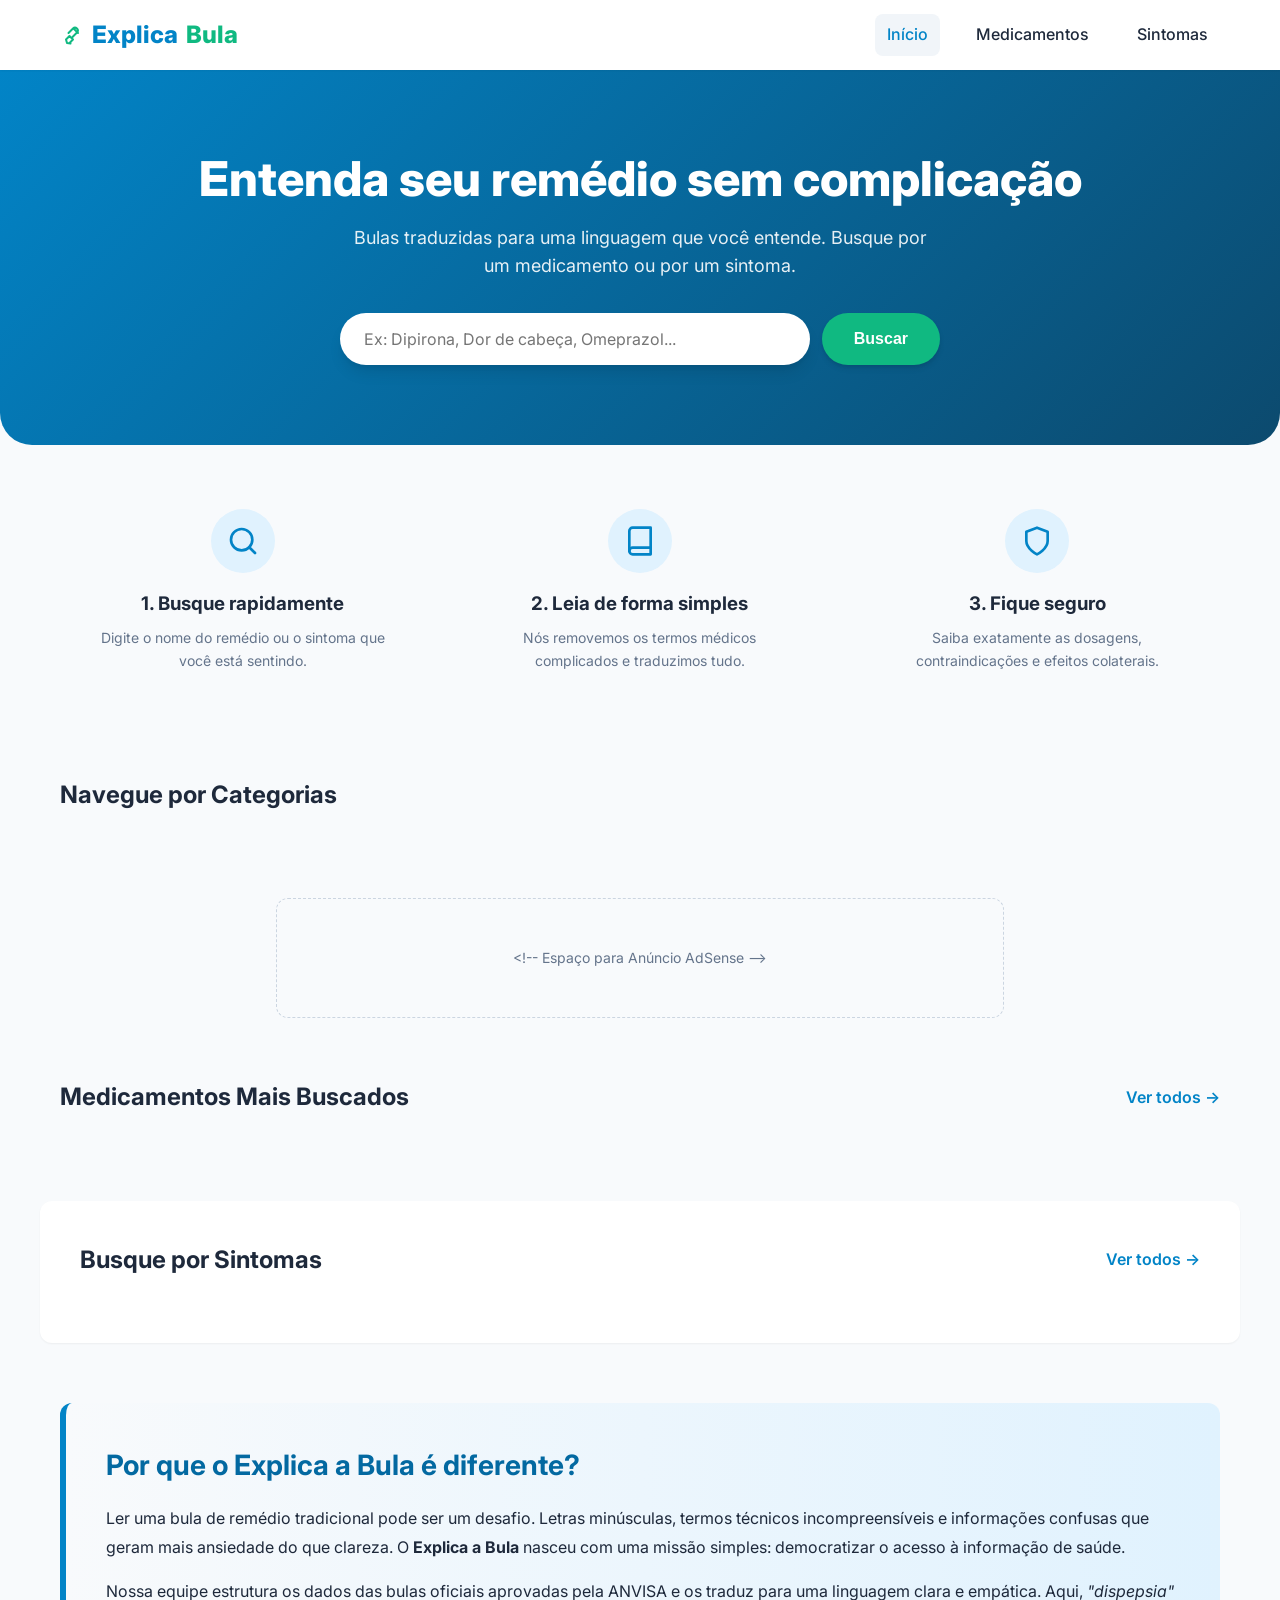
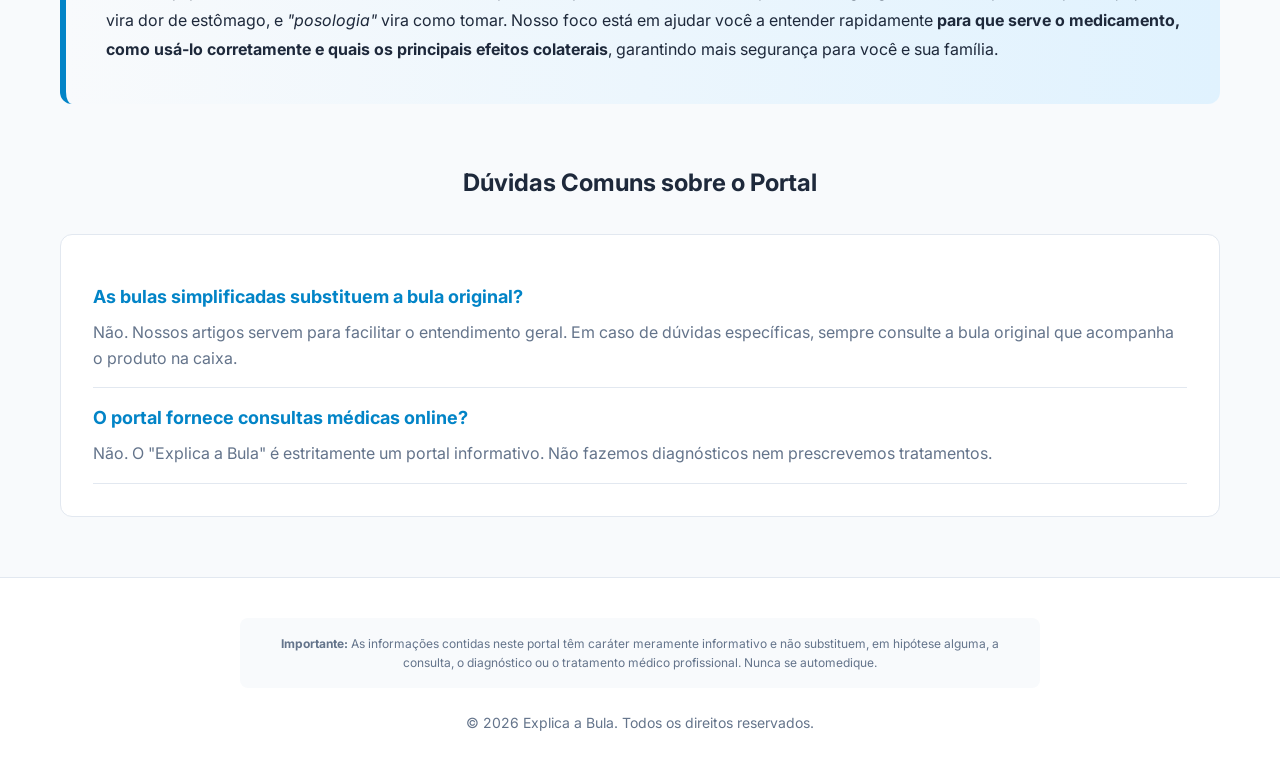
==== index.html @ b7b856fa "Add files via upload" ====
<!DOCTYPE html>
<html lang="pt-BR">
<head>
    <meta charset="UTF-8">
    <meta name="viewport" content="width=device-width, initial-scale=1.0">
    <title>Explica a Bula - Entenda seus medicamentos de forma simples</title>
    <meta name="description" content="Portal informativo com bulas simplificadas de medicamentos. Saiba para que serve, como tomar e os efeitos colaterais de forma fácil.">
    <link rel="icon" type="image/svg+xml" href="favicon.svg">
    <link href="https://fonts.googleapis.com/css2?family=Inter:wght@400;500;600;800&display=swap" rel="stylesheet">
    <link rel="stylesheet" href="style.css">
</head>
<body>
    <header>
        <div class="container nav-wrapper">
            <a href="index.html" class="logo">
                <svg width="24" height="24" viewBox="0 0 24 24" fill="none" stroke="currentColor" stroke-width="2" stroke-linecap="round" stroke-linejoin="round" style="color: var(--secondary)"><path d="M10.5 20.5 7 20l-1-3.5 3.5-3.5 3.5 3.5-3.5 3.5z"/><path d="M12.5 14 17 9.5a2.83 2.83 0 0 0-4-4L8.5 10"/><path d="m14 6 4 4"/></svg>
                Explica <span>Bula</span>
            </a>
            <nav class="nav-links">
                <a href="index.html" class="active">Início</a>
                <a href="medicamentos.html">Medicamentos</a>
                <a href="sintomas.html">Sintomas</a>
            </nav>
        </div>
    </header>

    <main>
        <section class="hero">
            <div class="container">
                <h1>Entenda seu remédio sem complicação</h1>
                <p>Bulas traduzidas para uma linguagem que você entende. Busque por um medicamento ou por um sintoma.</p>
                <div class="search-bar">
                    <input type="text" id="searchInput" placeholder="Ex: Dipirona, Dor de cabeça, Omeprazol...">
                    <button id="btnSearch">Buscar</button>
                </div>
            </div>
        </section>

        <!-- NOVA SEÇÃO: Como Funciona -->
        <section class="container" style="margin-bottom: 80px;">
            <div class="features-grid">
                <div class="feature-card">
                    <div class="feature-icon">
                        <svg viewBox="0 0 24 24" fill="none" stroke="currentColor" stroke-width="2" stroke-linecap="round" stroke-linejoin="round"><circle cx="11" cy="11" r="8"></circle><line x1="21" y1="21" x2="16.65" y2="16.65"></line></svg>
                    </div>
                    <h3 style="margin-bottom: 8px;">1. Busque rapidamente</h3>
                    <p style="color: var(--text-muted); font-size: 14px;">Digite o nome do remédio ou o sintoma que você está sentindo.</p>
                </div>
                <div class="feature-card">
                    <div class="feature-icon">
                        <svg viewBox="0 0 24 24" fill="none" stroke="currentColor" stroke-width="2" stroke-linecap="round" stroke-linejoin="round"><path d="M4 19.5A2.5 2.5 0 0 1 6.5 17H20"></path><path d="M6.5 2H20v20H6.5A2.5 2.5 0 0 1 4 19.5v-15A2.5 2.5 0 0 1 6.5 2z"></path></svg>
                    </div>
                    <h3 style="margin-bottom: 8px;">2. Leia de forma simples</h3>
                    <p style="color: var(--text-muted); font-size: 14px;">Nós removemos os termos médicos complicados e traduzimos tudo.</p>
                </div>
                <div class="feature-card">
                    <div class="feature-icon">
                        <svg viewBox="0 0 24 24" fill="none" stroke="currentColor" stroke-width="2" stroke-linecap="round" stroke-linejoin="round"><path d="M12 22s8-4 8-10V5l-8-3-8 3v7c0 6 8 10 8 10z"></path></svg>
                    </div>
                    <h3 style="margin-bottom: 8px;">3. Fique seguro</h3>
                    <p style="color: var(--text-muted); font-size: 14px;">Saiba exatamente as dosagens, contraindicações e efeitos colaterais.</p>
                </div>
            </div>
        </section>

        <!-- NOVA SEÇÃO: Categorias -->
        <section class="container" style="margin-bottom: 60px;">
            <div style="display: flex; justify-content: space-between; align-items: center; margin-bottom: 24px;">
                <h2>Navegue por Categorias</h2>
            </div>
            <div class="grid-cards" id="featuredCategories" style="grid-template-columns: repeat(auto-fill, minmax(350px, 1fr));">
                <!-- Injetado via JS -->
            </div>
        </section>

        <!-- Bloco AdSense: Entre seções -->
        <div class="container adsense-block adsense-inline" style="margin-bottom: 60px;">
            &lt;!-- Espaço para Anúncio AdSense --&gt;
        </div>

        <section class="container" style="margin-bottom: 60px;">
            <div style="display: flex; justify-content: space-between; align-items: center; margin-bottom: 16px;">
                <h2>Medicamentos Mais Buscados</h2>
                <a href="medicamentos.html" style="font-weight: 600;">Ver todos &rarr;</a>
            </div>
            <div class="grid-cards" id="featuredMedicines">
                <!-- Injetado via JS -->
            </div>
        </section>
        
        <section class="container" style="background: white; padding: 40px; border-radius: var(--border-radius); box-shadow: var(--shadow-sm); margin-bottom: 60px;">
            <div style="display: flex; justify-content: space-between; align-items: center; margin-bottom: 24px;">
                <h2>Busque por Sintomas</h2>
                <a href="sintomas.html" style="font-weight: 600;">Ver todos &rarr;</a>
            </div>
            <div style="display: flex; gap: 16px; flex-wrap: wrap;" id="featuredSymptoms">
                 <!-- Injetado via JS -->
            </div>
        </section>

        <!-- SEÇÃO SEO / E-E-A-T (Authoritativeness & Trust) -->
        <section class="container" style="margin-bottom: 60px;">
            <div style="background: linear-gradient(to right, #f8fafc, #e0f2fe); padding: 40px; border-radius: var(--border-radius); border-left: 6px solid var(--primary);">
                <h2 style="margin-bottom: 16px; font-size: 28px; color: var(--primary-hover);">Por que o Explica a Bula é diferente?</h2>
                <p style="margin-bottom: 16px; font-size: 16px; line-height: 1.8; color: var(--text-main);">
                    Ler uma bula de remédio tradicional pode ser um desafio. Letras minúsculas, termos técnicos incompreensíveis e informações confusas que geram mais ansiedade do que clareza. O <strong>Explica a Bula</strong> nasceu com uma missão simples: democratizar o acesso à informação de saúde. 
                </p>
                <p style="font-size: 16px; line-height: 1.8; color: var(--text-main);">
                    Nossa equipe estrutura os dados das bulas oficiais aprovadas pela ANVISA e os traduz para uma linguagem clara e empática. Aqui, <em>"dispepsia"</em> vira dor de estômago, e <em>"posologia"</em> vira como tomar. Nosso foco está em ajudar você a entender rapidamente <strong>para que serve o medicamento, como usá-lo corretamente e quais os principais efeitos colaterais</strong>, garantindo mais segurança para você e sua família.
                </p>
            </div>
        </section>

        <!-- NOVA SEÇÃO: FAQ Global -->
        <section class="container" style="margin-bottom: 60px;">
            <h2 style="text-align: center; margin-bottom: 32px;">Dúvidas Comuns sobre o Portal</h2>
            <div style="background: white; padding: 32px; border-radius: var(--border-radius); border: 1px solid var(--border);">
                <div class="faq-item">
                    <h4>As bulas simplificadas substituem a bula original?</h4>
                    <p style="color: var(--text-muted);">Não. Nossos artigos servem para facilitar o entendimento geral. Em caso de dúvidas específicas, sempre consulte a bula original que acompanha o produto na caixa.</p>
                </div>
                <div class="faq-item">
                    <h4>O portal fornece consultas médicas online?</h4>
                    <p style="color: var(--text-muted);">Não. O "Explica a Bula" é estritamente um portal informativo. Não fazemos diagnósticos nem prescrevemos tratamentos.</p>
                </div>
            </div>
        </section>
    </main>

    <footer>
        <div class="container">
            <div class="disclaimer">
                <strong>Importante:</strong> As informações contidas neste portal têm caráter meramente informativo e não substituem, em hipótese alguma, a consulta, o diagnóstico ou o tratamento médico profissional. Nunca se automedique.
            </div>
            <p style="margin-top: 24px; color: var(--text-muted); font-size: 14px;">&copy; 2026 Explica a Bula. Todos os direitos reservados.</p>
        </div>
    </footer>

    <script src="main.js"></script>
</body>
</html>
---- style.css ----
:root {
  --primary: #0284c7; /* Sky 600 - Health Blue */
  --primary-hover: #0369a1; /* Sky 700 */
  --secondary: #10b981; /* Emerald 500 - Green */
  --background: #f8fafc; /* Slate 50 */
  --card-bg: #ffffff;
  --text-main: #1e293b; /* Slate 800 */
  --text-muted: #64748b; /* Slate 500 */
  --border: #e2e8f0; /* Slate 200 */
  --danger: #ef4444; /* Red 500 */
  --danger-bg: #fef2f2; /* Red 50 */
  
  --font-family: 'Inter', system-ui, -apple-system, sans-serif;
  --max-width: 1200px;
  --transition: all 0.3s ease;
  --shadow-sm: 0 1px 2px 0 rgb(0 0 0 / 0.05);
  --shadow-md: 0 4px 6px -1px rgb(0 0 0 / 0.1), 0 2px 4px -2px rgb(0 0 0 / 0.1);
  --shadow-lg: 0 10px 15px -3px rgb(0 0 0 / 0.1), 0 4px 6px -4px rgb(0 0 0 / 0.1);
  --border-radius: 12px;
}

/* Dark Mode Variables (Optional enhancement later) */
@media (prefers-color-scheme: dark) {
  /* You can add dark mode colors here if requested */
}

* {
  margin: 0;
  padding: 0;
  box-sizing: border-box;
}

body {
  font-family: var(--font-family);
  background-color: var(--background);
  color: var(--text-main);
  line-height: 1.6;
  -webkit-font-smoothing: antialiased;
}

a {
  text-decoration: none;
  color: var(--primary);
  transition: var(--transition);
}

a:hover {
  color: var(--primary-hover);
}

ul {
  list-style: none;
}

.container {
  max-width: var(--max-width);
  margin: 0 auto;
  padding: 0 20px;
}

/* Header */
header {
  background-color: var(--card-bg);
  box-shadow: var(--shadow-sm);
  position: sticky;
  top: 0;
  z-index: 100;
}

.nav-wrapper {
  display: flex;
  justify-content: space-between;
  align-items: center;
  height: 70px;
}

.logo {
  font-size: 24px;
  font-weight: 800;
  color: var(--primary);
  display: flex;
  align-items: center;
  gap: 8px;
}

.logo span {
  color: var(--secondary);
}

.nav-links {
  display: flex;
  gap: 24px;
}

.nav-links a {
  color: var(--text-main);
  font-weight: 500;
  padding: 8px 12px;
  border-radius: 8px;
}

.nav-links a:hover, .nav-links a.active {
  background-color: #f1f5f9;
  color: var(--primary);
}

/* Hero Section */
.hero {
  background: linear-gradient(135deg, var(--primary) 0%, #0c4a6e 100%);
  color: white;
  padding: 80px 20px;
  text-align: center;
  border-radius: 0 0 32px 32px;
  margin-bottom: 40px;
}

.hero h1 {
  font-size: 48px;
  font-weight: 800;
  margin-bottom: 16px;
  line-height: 1.2;
}

.hero p {
  font-size: 18px;
  max-width: 600px;
  margin: 0 auto 32px;
  opacity: 0.9;
}

.search-bar {
  max-width: 600px;
  margin: 0 auto;
  display: flex;
  gap: 12px;
}

.search-bar input {
  flex: 1;
  padding: 16px 24px;
  border-radius: 30px;
  border: none;
  font-size: 16px;
  box-shadow: var(--shadow-lg);
  outline: none;
  font-family: var(--font-family);
}

.search-bar input:focus {
  box-shadow: 0 0 0 4px rgba(2, 132, 199, 0.3);
}

.search-bar button {
  background-color: var(--secondary);
  color: white;
  border: none;
  padding: 16px 32px;
  border-radius: 30px;
  font-size: 16px;
  font-weight: 600;
  cursor: pointer;
  box-shadow: var(--shadow-md);
  transition: var(--transition);
}

.search-bar button:hover {
  background-color: #059669; /* Emerald 600 */
  transform: translateY(-2px);
}

/* Grid Layouts for Cards */
.grid-cards {
  display: grid;
  grid-template-columns: repeat(auto-fill, minmax(300px, 1fr));
  gap: 24px;
  margin-top: 24px;
}

.card {
  background: var(--card-bg);
  border: 1px solid var(--border);
  border-radius: var(--border-radius);
  padding: 24px;
  transition: var(--transition);
  box-shadow: var(--shadow-sm);
  display: flex;
  flex-direction: column;
}

.card:hover {
  box-shadow: var(--shadow-lg);
  transform: translateY(-4px);
  border-color: var(--primary);
}

.card-tag {
  display: inline-block;
  background-color: #e0f2fe; /* Sky 100 */
  color: var(--primary-hover);
  padding: 4px 12px;
  border-radius: 20px;
  font-size: 12px;
  font-weight: 600;
  margin-bottom: 12px;
  align-self: flex-start;
}

.card h3 {
  font-size: 20px;
  margin-bottom: 8px;
  color: var(--text-main);
}

.card p {
  color: var(--text-muted);
  font-size: 14px;
  margin-bottom: 20px;
  flex-grow: 1;
}

.card-btn {
  color: var(--primary);
  font-weight: 600;
  display: flex;
  align-items: center;
  gap: 4px;
}

/* Home Features / How it works */
.features-grid {
  display: grid;
  grid-template-columns: repeat(auto-fit, minmax(250px, 1fr));
  gap: 32px;
  text-align: center;
}

.feature-card {
  padding: 24px;
}

.feature-icon {
  width: 64px;
  height: 64px;
  background-color: #e0f2fe; /* Sky 100 */
  color: var(--primary);
  border-radius: 50%;
  display: flex;
  align-items: center;
  justify-content: center;
  margin: 0 auto 16px;
}

.feature-icon svg {
  width: 32px;
  height: 32px;
}

/* Category Cards */
.category-card {
  display: flex;
  align-items: center;
  justify-content: space-between;
  padding: 20px 24px;
  background: white;
  border: 1px solid var(--border);
  border-radius: var(--border-radius);
  font-weight: 600;
  color: var(--text-main);
  transition: var(--transition);
  box-shadow: var(--shadow-sm);
}

.category-card:hover {
  border-color: var(--primary);
  box-shadow: var(--shadow-md);
  transform: translateY(-2px);
  color: var(--primary);
}

/* Article / Bula Layout */
.bula-container {
  display: grid;
  grid-template-columns: 1fr 300px;
  gap: 40px;
  margin: 40px auto;
  align-items: start;
}

.bula-content {
  background: var(--card-bg);
  padding: 40px;
  border-radius: var(--border-radius);
  box-shadow: var(--shadow-sm);
  border: 1px solid var(--border);
}

.bula-content h1 {
  font-size: 36px;
  color: var(--primary-hover);
  margin-bottom: 16px;
  line-height: 1.2;
}

.bula-content .intro {
  font-size: 18px;
  color: var(--text-muted);
  margin-bottom: 32px;
  border-bottom: 1px solid var(--border);
  padding-bottom: 24px;
}

.bula-content h2 {
  font-size: 24px;
  margin: 32px 0 16px;
  color: var(--text-main);
  display: flex;
  align-items: center;
  gap: 8px;
}

.bula-content p {
  margin-bottom: 16px;
}

.bula-content ul {
  list-style: disc;
  margin-left: 20px;
  margin-bottom: 24px;
  color: var(--text-muted);
}

.bula-content ul li {
  margin-bottom: 8px;
}

.bula-content ul li strong {
  color: var(--text-main);
}

/* Tables */
table {
  width: 100%;
  border-collapse: collapse;
  margin-bottom: 24px;
  border-radius: 8px;
  overflow: hidden;
  box-shadow: 0 0 0 1px var(--border);
}

th, td {
  padding: 16px;
  text-align: left;
  border-bottom: 1px solid var(--border);
}

th {
  background-color: #f8fafc;
  font-weight: 600;
  color: var(--text-main);
}

td {
  color: var(--text-muted);
}

/* Danger / Important blocks */
.alert {
  background-color: var(--danger-bg);
  border-left: 4px solid var(--danger);
  padding: 16px;
  border-radius: 0 8px 8px 0;
  margin-bottom: 24px;
}

.alert h3 {
  color: var(--danger);
  margin-bottom: 8px;
  font-size: 16px;
}

.alert p, .alert ul {
  color: #991b1b; /* Red 800 */
  margin-bottom: 0;
}

.alert ul {
  margin-top: 8px;
}

/* FAQ */
.faq-item {
  border-bottom: 1px solid var(--border);
  padding: 16px 0;
}

.faq-item h4 {
  font-size: 18px;
  margin-bottom: 8px;
  color: var(--primary);
}

/* Sidebar / AdSense */
.sidebar {
  display: flex;
  flex-direction: column;
  gap: 24px;
}

.adsense-block {
  background-color: #f8fafc;
  border: 1px dashed #cbd5e1;
  display: flex;
  align-items: center;
  justify-content: center;
  color: var(--text-muted);
  font-size: 14px;
  border-radius: var(--border-radius);
  text-align: center;
  margin-left: auto;
  margin-right: auto;
}

.adsense-inline {
  margin: 40px auto;
  width: 100%;
  max-width: 728px; /* Tamanho padrão de banner AdSense longo */
  height: 120px;
}

/* Footer */
footer {
  background-color: white;
  border-top: 1px solid var(--border);
  padding: 40px 20px;
  text-align: center;
  margin-top: 60px;
}

.disclaimer {
  max-width: 800px;
  margin: 0 auto;
  font-size: 12px;
  color: var(--text-muted);
  background-color: #f8fafc;
  padding: 16px;
  border-radius: 8px;
}

/* Retenção: Table of Contents */
.table-of-contents a {
  display: block;
  color: var(--text-muted);
  padding: 6px 0;
  text-decoration: none;
  font-weight: 500;
  border-left: 2px solid transparent;
  padding-left: 12px;
  margin-left: -14px;
}

.table-of-contents a:hover {
  color: var(--primary);
  border-left-color: var(--primary);
  background-color: #f8fafc;
}

/* Retenção: WhatsApp Button */
.whatsapp-btn {
  position: fixed;
  bottom: 24px;
  right: 24px;
  width: 56px;
  height: 56px;
  background-color: #25D366;
  color: white;
  border-radius: 50%;
  display: flex;
  align-items: center;
  justify-content: center;
  box-shadow: var(--shadow-lg);
  z-index: 1000;
  transition: transform 0.3s cubic-bezier(0.175, 0.885, 0.32, 1.275);
}

.whatsapp-btn:hover {
  transform: scale(1.1);
  color: white;
}

/* Retenção: Tooltip (Glossário) */
.tooltip-term {
  border-bottom: 1px dashed var(--primary);
  color: var(--primary-hover);
  cursor: help;
  position: relative;
  font-weight: 500;
}

.tooltip-term::after {
  content: attr(data-tooltip);
  position: absolute;
  bottom: 100%;
  left: 50%;
  transform: translateX(-50%) translateY(-8px);
  background: var(--text-main);
  color: white;
  padding: 8px 12px;
  border-radius: 6px;
  font-size: 13px;
  white-space: nowrap;
  opacity: 0;
  visibility: hidden;
  transition: all 0.2s ease;
  z-index: 10;
  pointer-events: none;
  box-shadow: var(--shadow-md);
}

.tooltip-term::before {
  content: '';
  position: absolute;
  bottom: 100%;
  left: 50%;
  transform: translateX(-50%);
  border: 6px solid transparent;
  border-top-color: var(--text-main);
  opacity: 0;
  visibility: hidden;
  transition: all 0.2s ease;
}

.tooltip-term:hover::after,
.tooltip-term:hover::before {
  opacity: 1;
  visibility: visible;
}

/* Retenção: Calculadora de Gotas */
.calc-container {
  background: #f0fdf4; /* Green 50 */
  border: 1px solid #bbf7d0; /* Green 200 */
  padding: 24px;
  border-radius: var(--border-radius);
  margin: 24px 0;
}

.calc-container h4 {
  color: #166534; /* Green 800 */
  margin-bottom: 16px;
  display: flex;
  align-items: center;
  gap: 8px;
}

.calc-form {
  display: flex;
  gap: 12px;
  align-items: center;
  flex-wrap: wrap;
}

.calc-form input {
  padding: 10px 16px;
  border: 1px solid #86efac;
  border-radius: 8px;
  width: 120px;
  outline: none;
}

.calc-form input:focus {
  border-color: var(--secondary);
  box-shadow: 0 0 0 3px rgba(16, 185, 129, 0.2);
}

.calc-form button {
  background: var(--secondary);
  color: white;
  border: none;
  padding: 10px 20px;
  border-radius: 8px;
  font-weight: 600;
  cursor: pointer;
  transition: var(--transition);
}

.calc-form button:hover {
  background: #059669;
}

.calc-result {
  margin-top: 16px;
  font-size: 16px;
  color: #166534;
  font-weight: 600;
}

/* Responsive */
@media (max-width: 992px) {
  .bula-container {
    grid-template-columns: 1fr;
  }
  .table-of-contents {
    position: static;
    top: auto;
  }
}

@media (max-width: 768px) {
  .hero h1 {
    font-size: 32px;
  }
  .search-bar {
    flex-direction: column;
  }
  .search-bar button {
    width: 100%;
  }
  .bula-content {
    padding: 24px;
  }
  .whatsapp-btn {
    bottom: 16px;
    right: 16px;
    width: 48px;
    height: 48px;
  }
}
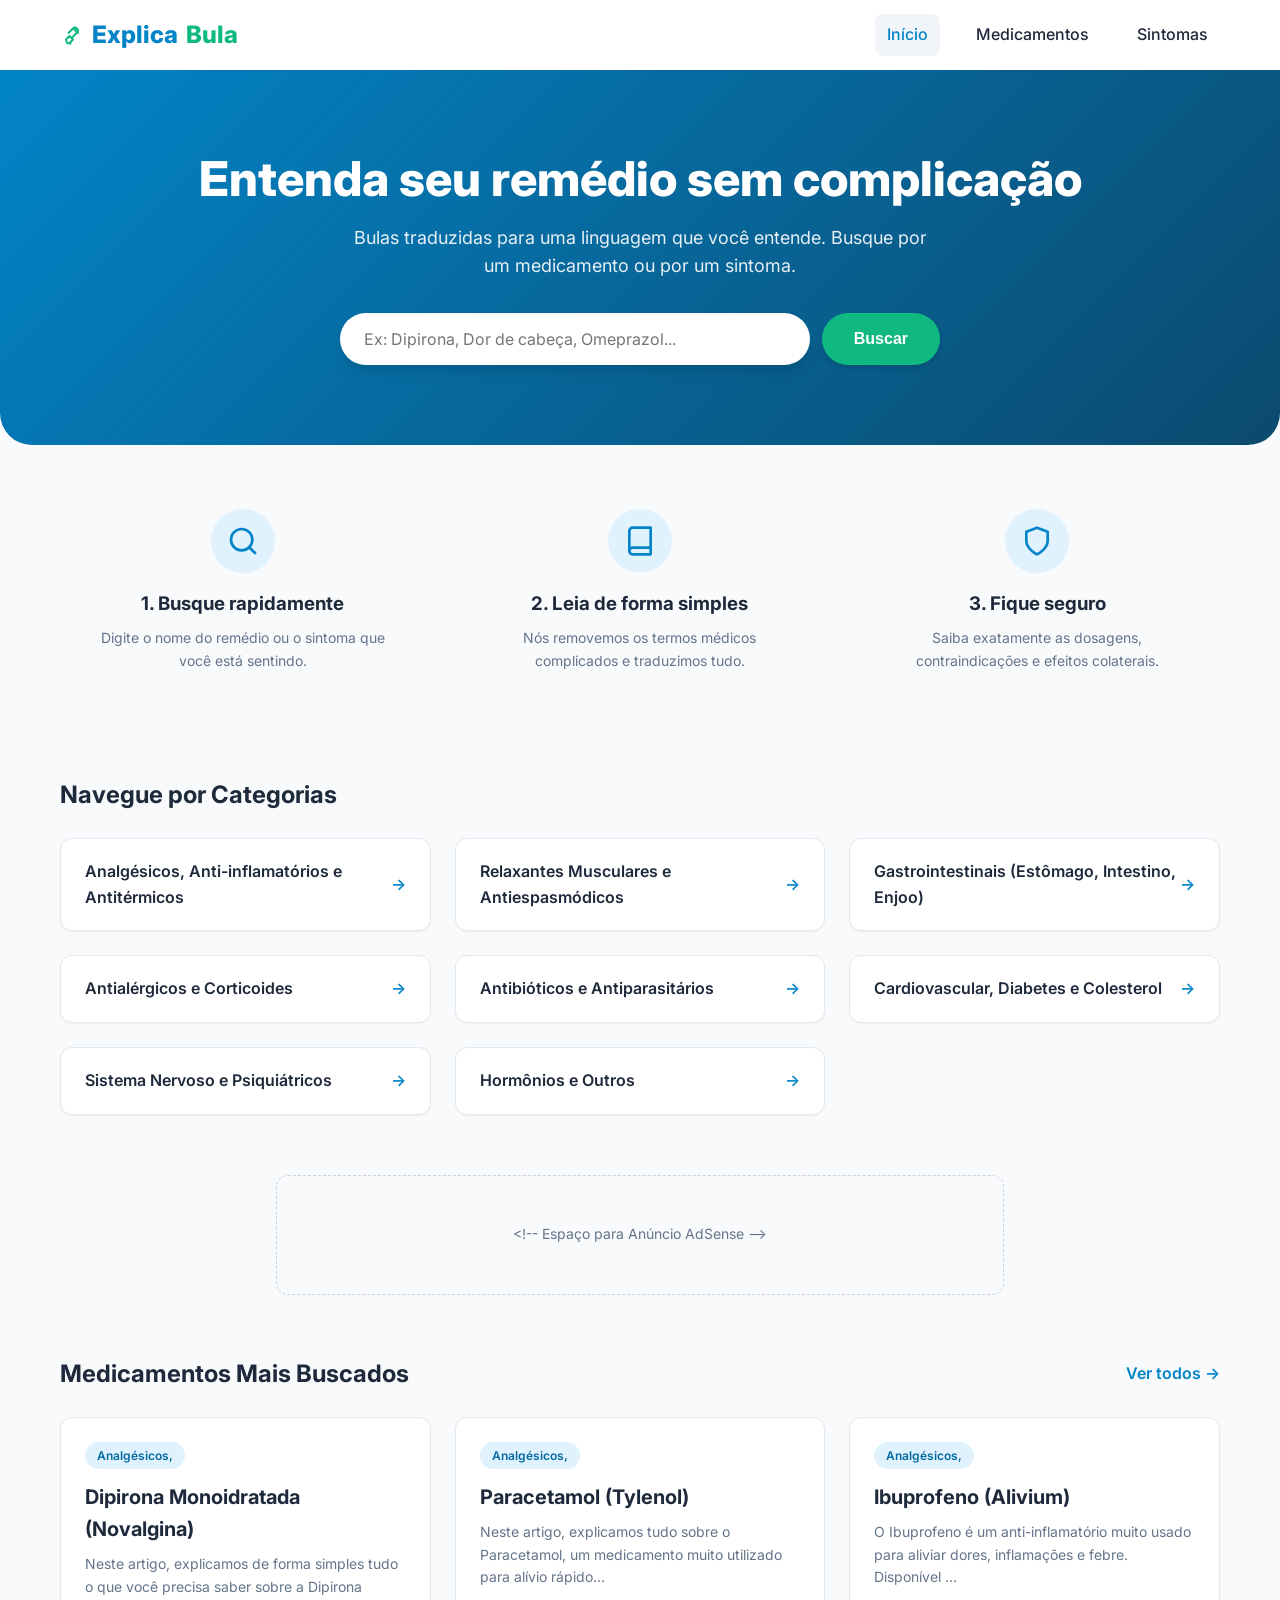
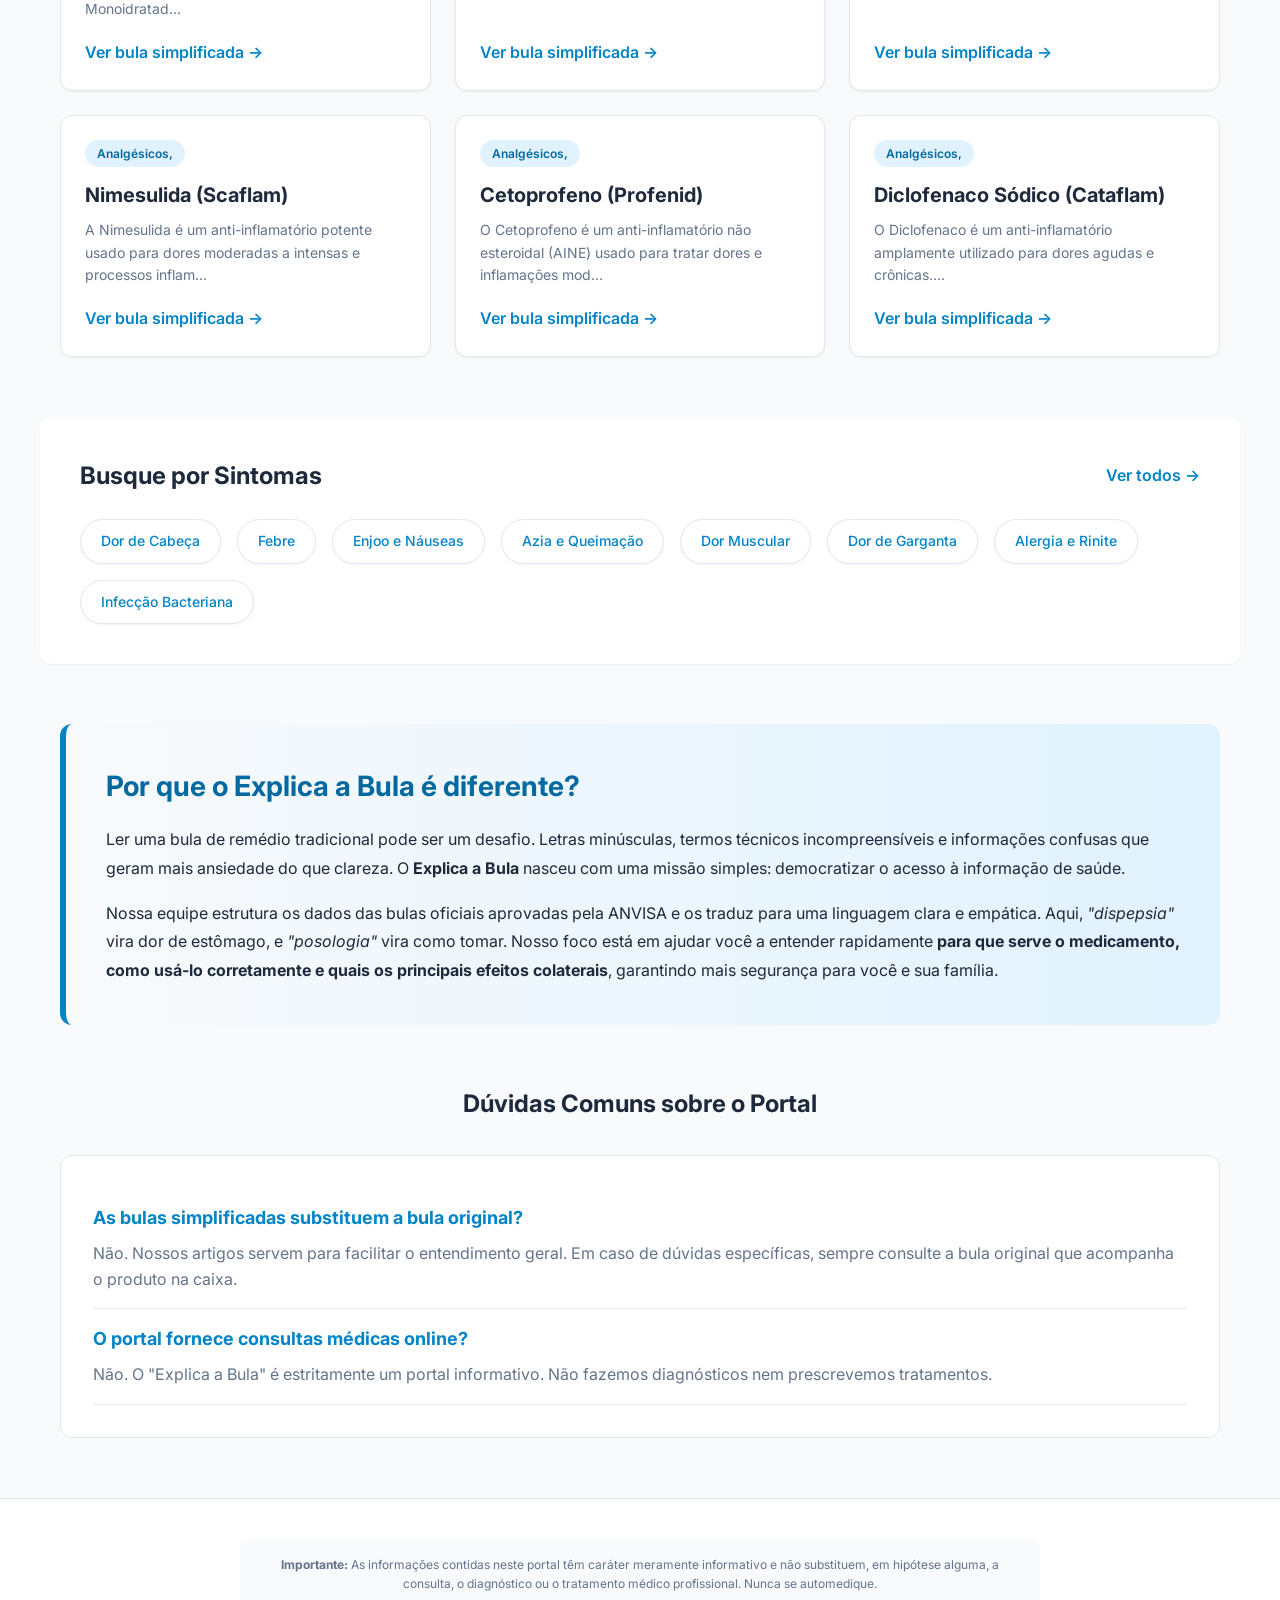
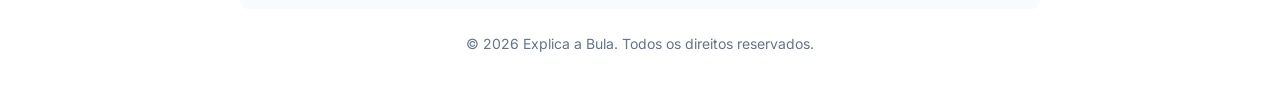
==== commit d80d5a08: "Add files via upload" ====
--- a/index.html
+++ b/index.html
@@ -12,14 +12,14 @@
 <body>
     <header>
         <div class="container nav-wrapper">
-            <a href="index.html" class="logo">
+            <a href="/" class="logo">
                 <svg width="24" height="24" viewBox="0 0 24 24" fill="none" stroke="currentColor" stroke-width="2" stroke-linecap="round" stroke-linejoin="round" style="color: var(--secondary)"><path d="M10.5 20.5 7 20l-1-3.5 3.5-3.5 3.5 3.5-3.5 3.5z"/><path d="M12.5 14 17 9.5a2.83 2.83 0 0 0-4-4L8.5 10"/><path d="m14 6 4 4"/></svg>
                 Explica <span>Bula</span>
             </a>
             <nav class="nav-links">
-                <a href="index.html" class="active">Início</a>
-                <a href="medicamentos.html">Medicamentos</a>
-                <a href="sintomas.html">Sintomas</a>
+                <a href="/" class="active">Início</a>
+                <a href="medicamentos">Medicamentos</a>
+                <a href="sintomas">Sintomas</a>
             </nav>
         </div>
     </header>
@@ -68,7 +68,7 @@
             <div style="display: flex; justify-content: space-between; align-items: center; margin-bottom: 24px;">
                 <h2>Navegue por Categorias</h2>
             </div>
-            <div class="grid-cards" id="featuredCategories" style="grid-template-columns: repeat(auto-fill, minmax(350px, 1fr));">
+            <div class="grid-cards" id="featuredCategories">
                 <!-- Injetado via JS -->
             </div>
         </section>
@@ -81,7 +81,7 @@
         <section class="container" style="margin-bottom: 60px;">
             <div style="display: flex; justify-content: space-between; align-items: center; margin-bottom: 16px;">
                 <h2>Medicamentos Mais Buscados</h2>
-                <a href="medicamentos.html" style="font-weight: 600;">Ver todos &rarr;</a>
+                <a href="medicamentos" style="font-weight: 600;">Ver todos &rarr;</a>
             </div>
             <div class="grid-cards" id="featuredMedicines">
                 <!-- Injetado via JS -->
@@ -91,7 +91,7 @@
         <section class="container" style="background: white; padding: 40px; border-radius: var(--border-radius); box-shadow: var(--shadow-sm); margin-bottom: 60px;">
             <div style="display: flex; justify-content: space-between; align-items: center; margin-bottom: 24px;">
                 <h2>Busque por Sintomas</h2>
-                <a href="sintomas.html" style="font-weight: 600;">Ver todos &rarr;</a>
+                <a href="sintomas" style="font-weight: 600;">Ver todos &rarr;</a>
             </div>
             <div style="display: flex; gap: 16px; flex-wrap: wrap;" id="featuredSymptoms">
                  <!-- Injetado via JS -->
@@ -136,6 +136,8 @@
         </div>
     </footer>
 
+    <script src="db.js"></script>
+    <script src="data/db.js"></script>
     <script src="main.js"></script>
 </body>
 </html>
--- a/style.css
+++ b/style.css
@@ -594,34 +594,145 @@
   font-weight: 600;
 }
 
-/* Responsive */
+/* Prevenção global de overflow horizontal */
+html, body {
+  overflow-x: hidden;
+  width: 100%;
+}
+
+/* Responsividade Global & Media Queries */
 @media (max-width: 992px) {
   .bula-container {
     grid-template-columns: 1fr;
+    gap: 24px;
   }
   .table-of-contents {
     position: static;
     top: auto;
   }
+  .grid-cards {
+    grid-template-columns: repeat(auto-fill, minmax(260px, 1fr));
+  }
 }
 
 @media (max-width: 768px) {
+  .container {
+    padding: 0 16px;
+  }
+
+  .nav-wrapper {
+    height: auto;
+    padding: 12px 0;
+    flex-direction: column;
+    gap: 12px;
+  }
+
+  .nav-links {
+    gap: 12px;
+    width: 100%;
+    justify-content: center;
+  }
+
+  .nav-links a {
+    padding: 6px 12px;
+    font-size: 14px;
+  }
+
+  .hero {
+    padding: 48px 16px;
+    border-radius: 0 0 20px 20px;
+    margin-bottom: 24px;
+  }
+
   .hero h1 {
-    font-size: 32px;
-  }
+    font-size: 28px;
+  }
+
+  .hero p {
+    font-size: 15px;
+    margin-bottom: 24px;
+  }
+
   .search-bar {
     flex-direction: column;
-  }
+    width: 100%;
+  }
+
+  .search-bar input {
+    width: 100%;
+    padding: 14px 20px;
+    font-size: 15px;
+  }
+
   .search-bar button {
     width: 100%;
-  }
+    padding: 14px 24px;
+  }
+
   .bula-content {
-    padding: 24px;
-  }
+    padding: 20px 16px;
+    overflow-x: hidden;
+  }
+
+  .bula-content h1 {
+    font-size: 26px;
+  }
+
+  .bula-content h2 {
+    font-size: 20px;
+  }
+
+  /* Tabelas responsivas */
+  table {
+    display: block;
+    width: 100%;
+    overflow-x: auto;
+    white-space: nowrap;
+    -webkit-overflow-scrolling: touch;
+  }
+
+  th, td {
+    padding: 10px 12px;
+    font-size: 14px;
+  }
+
+  .calc-form {
+    flex-direction: column;
+    align-items: stretch;
+  }
+
+  .calc-form input {
+    width: 100%;
+  }
+
   .whatsapp-btn {
     bottom: 16px;
     right: 16px;
     width: 48px;
     height: 48px;
   }
-}
+
+  .category-card {
+    padding: 16px;
+    font-size: 15px;
+  }
+
+  .adsense-inline {
+    height: 90px;
+    margin: 24px auto;
+  }
+}
+
+@media (max-width: 480px) {
+  .grid-cards {
+    grid-template-columns: 1fr;
+  }
+
+  .logo {
+    font-size: 20px;
+  }
+
+  .hero h1 {
+    font-size: 24px;
+  }
+}
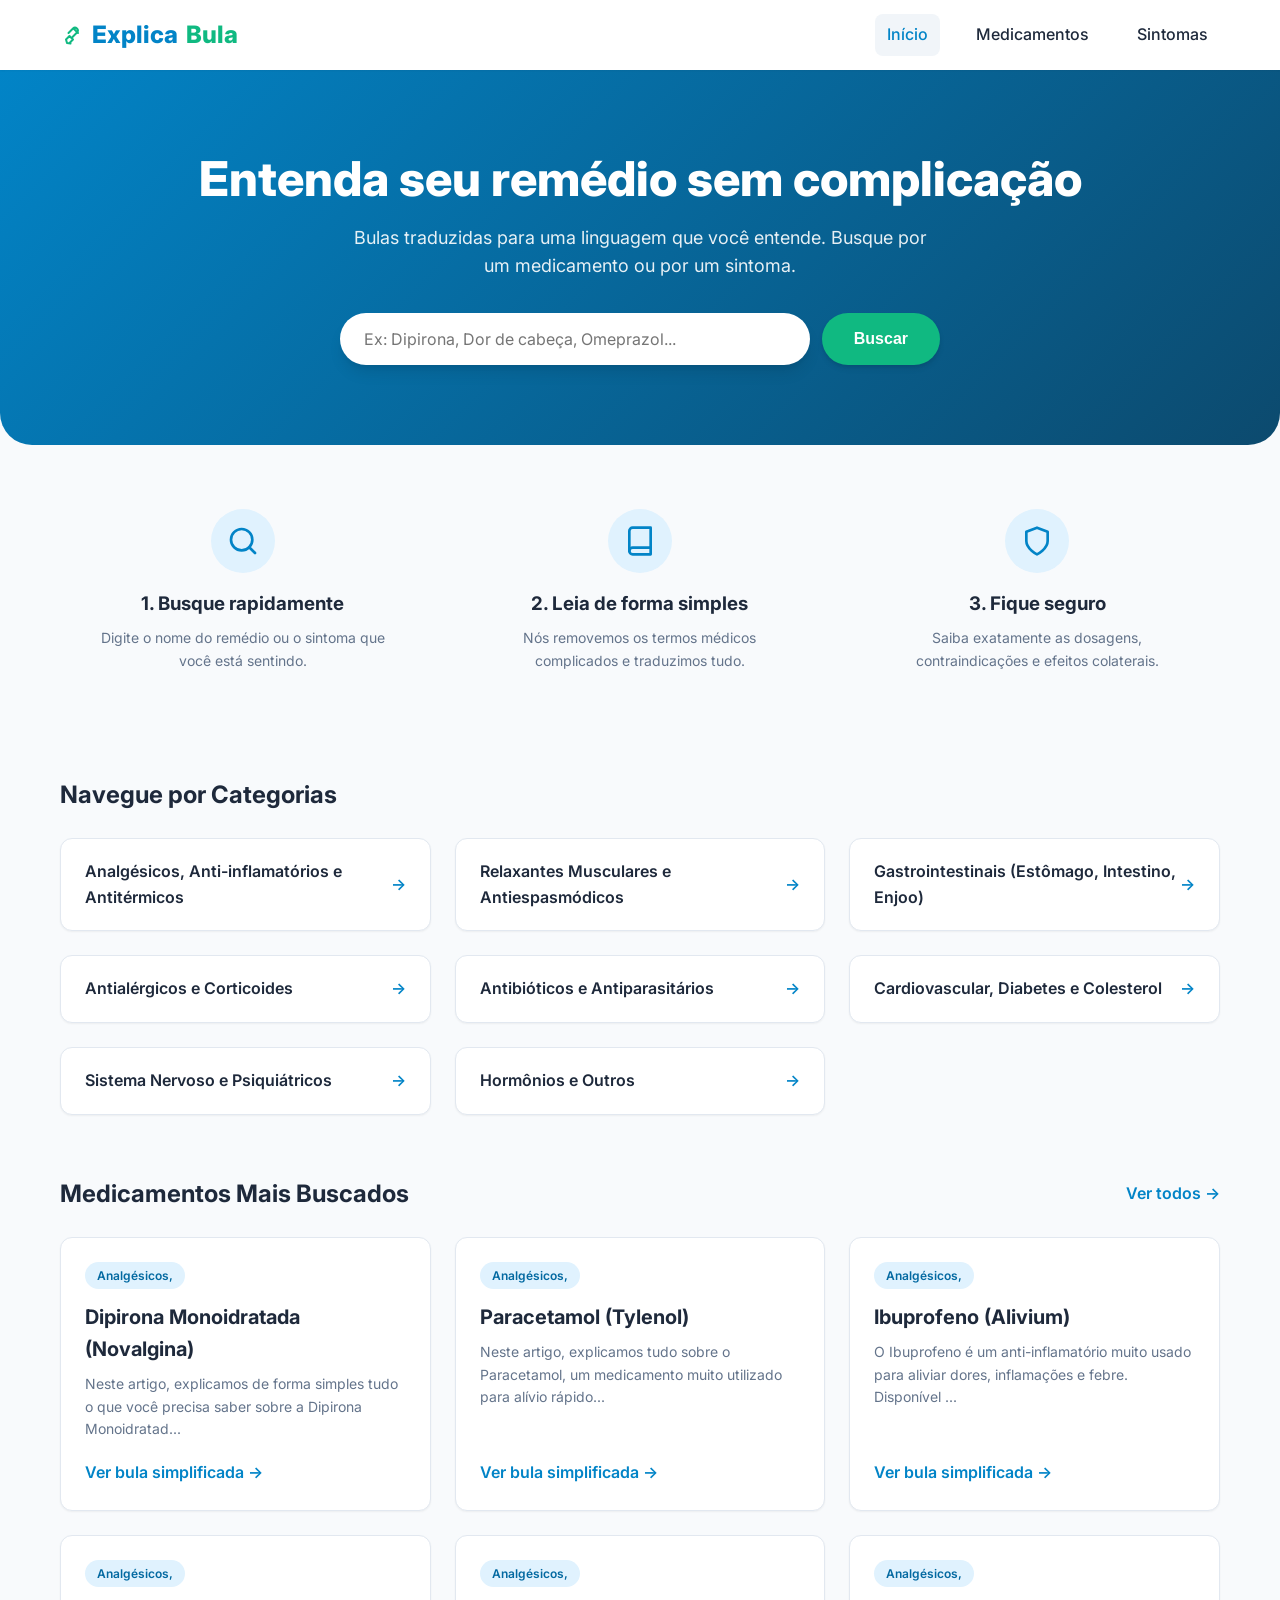
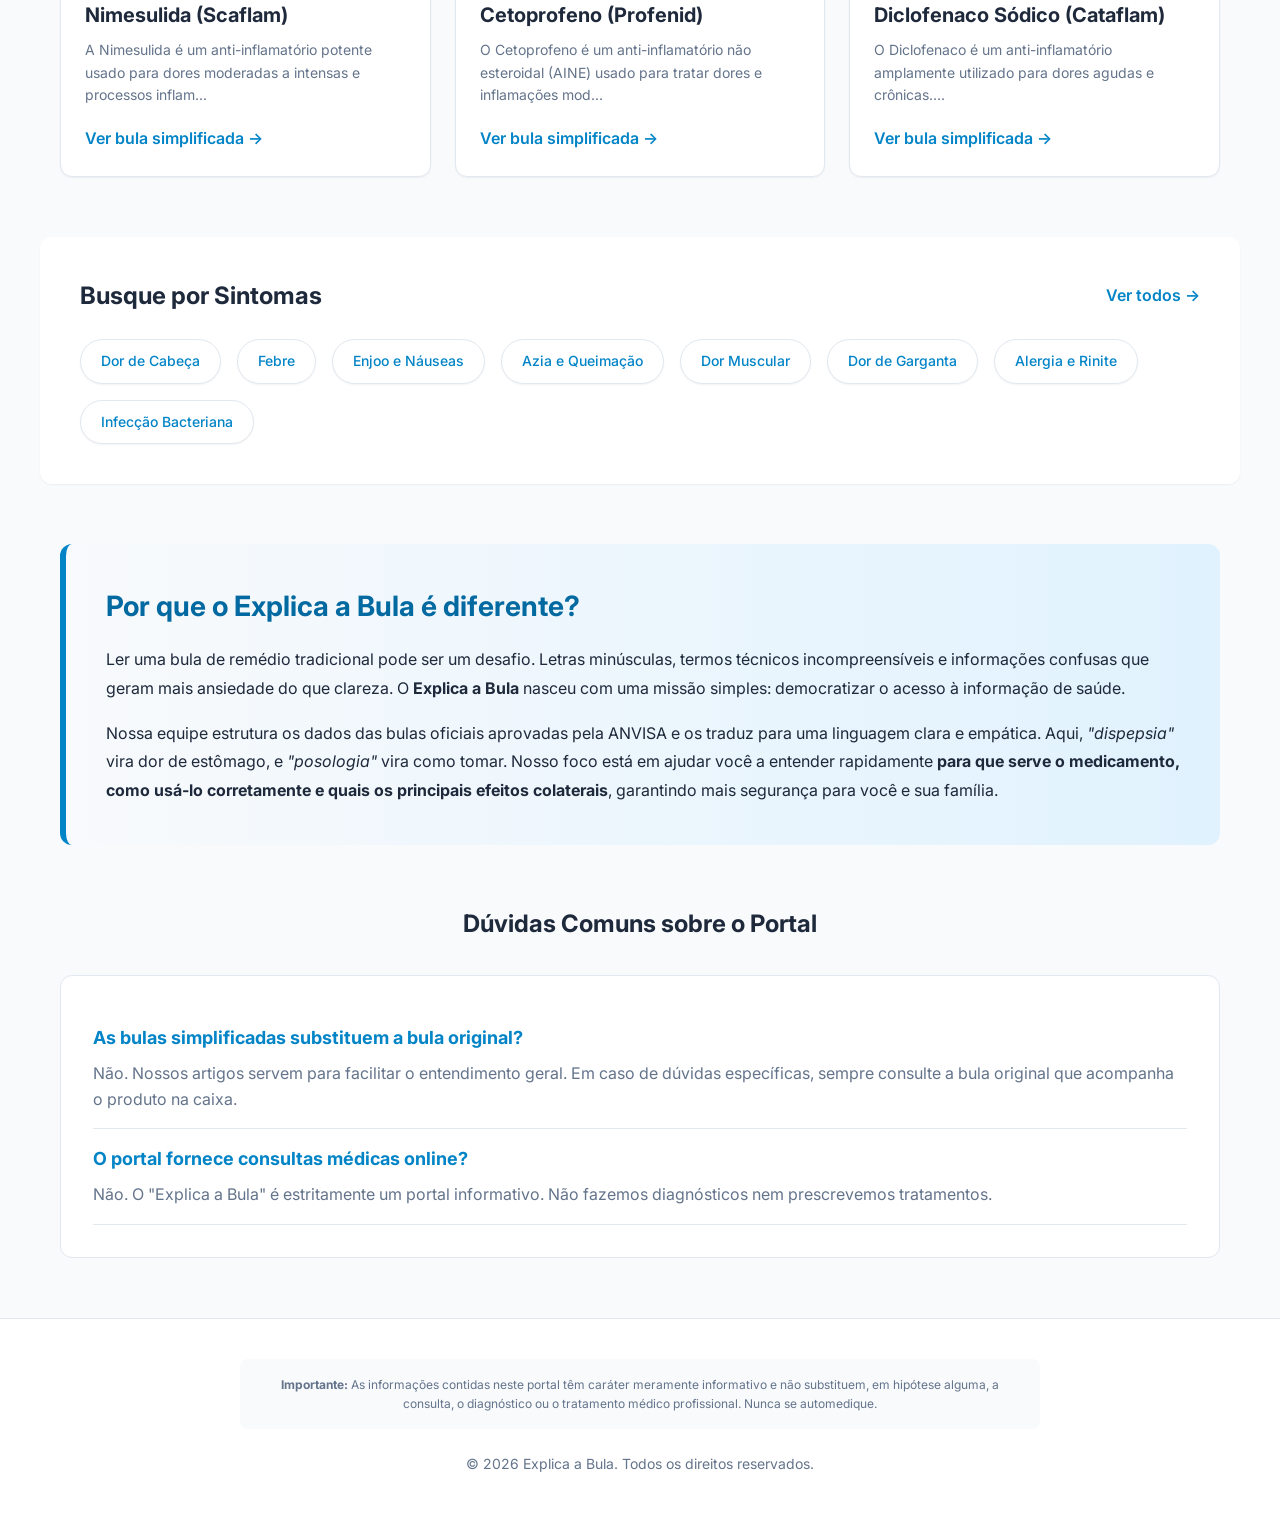
==== commit fbf5c0d1: "Update index.html" ====
--- a/index.html
+++ b/index.html
@@ -8,6 +8,8 @@
     <link rel="icon" type="image/svg+xml" href="favicon.svg">
     <link href="https://fonts.googleapis.com/css2?family=Inter:wght@400;500;600;800&display=swap" rel="stylesheet">
     <link rel="stylesheet" href="style.css">
+    <script async src="https://pagead2.googlesyndication.com/pagead/js/adsbygoogle.js?client=ca-pub-1426560967803966"
+     crossorigin="anonymous"></script>
 </head>
 <body>
     <header>
@@ -73,10 +75,7 @@
             </div>
         </section>
 
-        <!-- Bloco AdSense: Entre seções -->
-        <div class="container adsense-block adsense-inline" style="margin-bottom: 60px;">
-            &lt;!-- Espaço para Anúncio AdSense --&gt;
-        </div>
+
 
         <section class="container" style="margin-bottom: 60px;">
             <div style="display: flex; justify-content: space-between; align-items: center; margin-bottom: 16px;">
